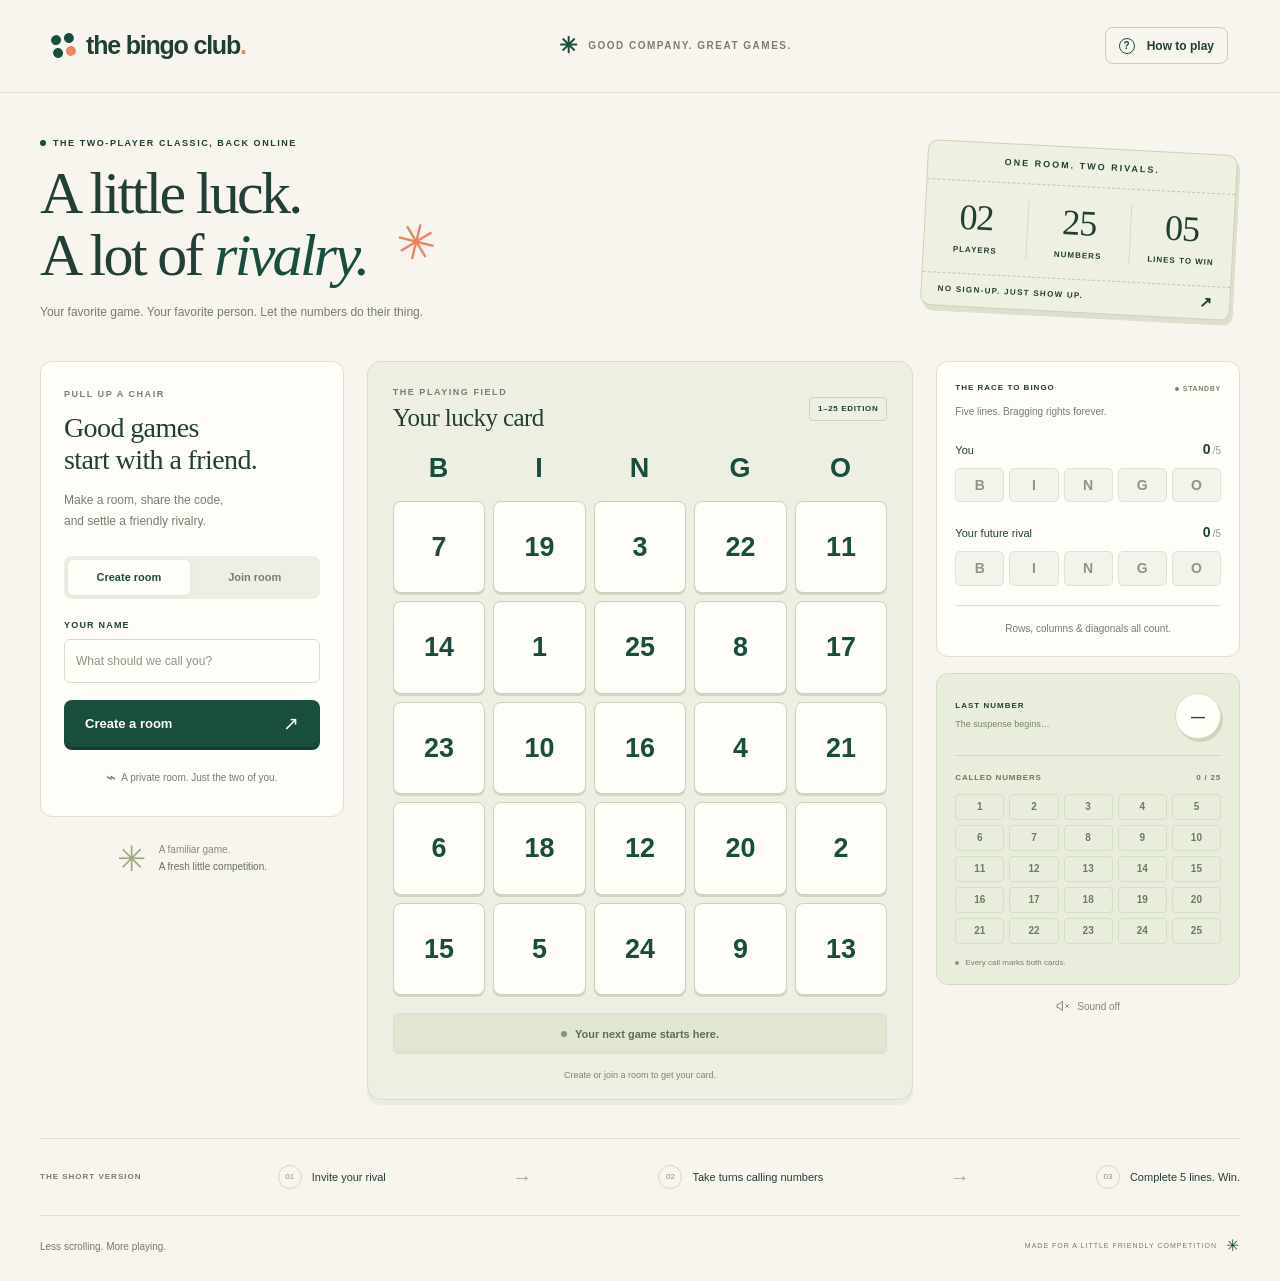
==== static/index.html @ 9b06c028 "Add files via upload" ====
<!doctype html>
<html lang="en">
<head>
  <meta charset="utf-8">
  <meta name="viewport" content="width=device-width, initial-scale=1">
  <meta name="theme-color" content="#174b3c">
  <meta name="description" content="A little luck. A lot of rivalry. Play a free, real-time game of Bingo with a friend. Two players, 25 numbers, five lines to win.">
  <title>The Bingo Club — A game for two</title>
  <link rel="icon" href="/static/favicon.svg" type="image/svg+xml">
  <link rel="stylesheet" href="/static/style.css">
  <script src="/static/app.js" defer></script>
</head>
<body>
  <header class="site-header">
    <a class="brand" href="/" aria-label="The Bingo Club home">
      <span class="brand-symbol" aria-hidden="true"><i></i><i></i><i></i><i></i></span>
      <span>the bingo club<span class="brand-dot">.</span></span>
    </a>
    <div class="header-note"><span class="small-star" aria-hidden="true">✳</span> GOOD COMPANY. GREAT GAMES.</div>
    <button class="button button-outline button-small" id="rules-button"><span class="help-icon" aria-hidden="true">?</span> How to play</button>
  </header>

  <main class="page-shell">
    <section class="hero" aria-labelledby="hero-title">
      <div>
        <div class="eyebrow"><span class="tiny-dot"></span> THE TWO-PLAYER CLASSIC, BACK ONLINE</div>
        <h1 id="hero-title">A little luck.<br> A lot of <em>rivalry.</em><span class="hero-spark" aria-hidden="true">✳</span></h1>
        <p>Your favorite game. Your favorite person. Let the numbers do their thing.</p>
      </div>
      <div class="hero-ticket" aria-label="2 players, 25 numbers, 5 lines to win">
        <div class="ticket-top">ONE ROOM. TWO RIVALS.</div>
        <div class="ticket-stats"><div><strong>02</strong><span>PLAYERS</span></div><div><strong>25</strong><span>NUMBERS</span></div><div><strong>05</strong><span>LINES TO WIN</span></div></div>
        <div class="ticket-bottom"><span>NO SIGN-UP. JUST SHOW UP.</span><span aria-hidden="true">↗</span></div>
      </div>
    </section>

    <section class="game-layout" aria-label="Bingo game">
      <aside class="left-column">
        <section class="panel lobby-panel" id="entry-panel" aria-labelledby="entry-heading">
          <div class="eyebrow muted">PULL UP A CHAIR</div>
          <h2 id="entry-heading">Good games<br> start with a friend.</h2>
          <p class="secondary-text">Make a room, share the code,<br> and settle a friendly rivalry.</p>
          <div class="entry-tabs" role="tablist" aria-label="Enter a game">
            <button id="create-tab" class="entry-tab active" role="tab" aria-selected="true" aria-controls="entry-form">Create room</button>
            <button id="join-tab" class="entry-tab" role="tab" aria-selected="false" aria-controls="entry-form" tabindex="-1">Join room</button>
          </div>
          <form id="entry-form" role="tabpanel" aria-labelledby="create-tab">
            <label for="player-name">YOUR NAME</label>
            <input id="player-name" name="name" placeholder="What should we call you?" maxlength="18" autocomplete="nickname" required>
            <div id="room-code-field" hidden>
              <label for="room-code">ROOM CODE</label>
              <input id="room-code" name="room" placeholder="e.g. ABC234" maxlength="6" minlength="6" pattern="[A-Za-z2-9]{6}" autocomplete="off" autocapitalize="characters" spellcheck="false">
            </div>
            <p class="form-error" id="form-error" role="alert" hidden></p>
            <button class="button button-primary entry-submit" id="entry-submit" type="submit"><span>Create a room</span><span aria-hidden="true">↗</span></button>
          </form>
          <div class="privacy-note"><span aria-hidden="true">⌁</span> A private room. Just the two of you.</div>
        </section>

        <section class="panel room-panel" id="room-panel" aria-labelledby="room-heading" hidden>
          <div class="section-label"><span class="eyebrow muted">YOUR PRIVATE TABLE</span><span class="round-label" id="round-label">ROUND 01</span></div>
          <h2 id="room-heading">Room for two.</h2>
          <div class="invite-block"><span class="eyebrow muted">INVITE CODE</span><strong id="invite-code">———</strong><button id="copy-code" class="text-button">Copy code <span aria-hidden="true">⧉</span></button></div>
          <button id="copy-link" class="button button-outline full-width">Copy invite link <span aria-hidden="true">↗</span></button>
          <p class="invite-hint" id="invite-hint">Send the link to your friend to get started.</p>
          <div class="roster" id="roster"></div>
          <div class="room-notice" id="room-notice" role="status" hidden></div>
          <button class="button button-primary full-width" id="ready-button">I'm ready <span aria-hidden="true">✓</span></button>
          <p class="ready-note" id="ready-note">Shuffle your card, then make it official.</p>
          <button class="text-button leave-button" id="leave-button">Leave room <span aria-hidden="true">↗</span></button>
        </section>

        <div class="little-note"><span class="note-star" aria-hidden="true">✳</span><p>A familiar game.<br><strong>A fresh little competition.</strong></p></div>
      </aside>

      <section class="board-panel" aria-labelledby="board-title">
        <div class="board-header"><div><div class="eyebrow muted" id="board-eyebrow">THE PLAYING FIELD</div><h2 id="board-title">Your lucky card</h2></div><span class="card-tag" id="card-tag">1–25 EDITION</span></div>
        <div class="bingo-letters" id="bingo-letters" aria-label="0 of 5 lines completed"><span>B</span><span>I</span><span>N</span><span>G</span><span>O</span></div>
        <div class="bingo-board" id="bingo-board" role="group" aria-label="Your Bingo card"></div>
        <div class="board-status" id="board-status" role="status" aria-live="polite"><span class="status-dot"></span><span id="board-status-text">Your next game starts here.</span></div>
        <div class="board-bottom"><span id="board-hint">Create or join a room to get your card.</span><button id="shuffle-button" class="text-button" hidden><svg class="icon" viewBox="0 0 24 24" fill="none" stroke="currentColor" stroke-width="1.8" aria-hidden="true"><path d="M3 6h3c5 0 7 12 12 12h3m-4-4 4 4-4 4M3 18h3c2 0 4-3 5-5m2-3c2-3 3-4 5-4h3m-4-4 4 4-4 4"/></svg> Shuffle card</button></div>
      </section>

      <aside class="right-column">
        <section class="panel score-panel" aria-labelledby="score-title">
          <div class="section-label"><h2 class="eyebrow" id="score-title">THE RACE TO BINGO</h2><span class="live-badge" id="live-badge"><span></span> STANDBY</span></div>
          <p class="score-intro">Five lines. Bragging rights forever.</p>
          <div class="score-player"><div class="score-name"><span id="your-score-name">You</span><strong id="your-score-count">0<span>/5</span></strong></div><div class="mini-bingo" id="your-progress" aria-label="Your progress: 0 of 5"><span>B</span><span>I</span><span>N</span><span>G</span><span>O</span></div></div>
          <div class="score-player opponent"><div class="score-name"><span id="opponent-score-name">Your future rival</span><strong id="opponent-score-count">0<span>/5</span></strong></div><div class="mini-bingo" id="opponent-progress" aria-label="Opponent progress: 0 of 5"><span>B</span><span>I</span><span>N</span><span>G</span><span>O</span></div></div>
          <p class="score-footnote">Rows, columns & diagonals all count.</p>
        </section>
        <section class="calls-panel" aria-labelledby="last-call-title">
          <div class="last-call"><div><h2 class="eyebrow" id="last-call-title">LAST NUMBER</h2><p id="last-caller">The suspense begins…</p></div><div class="number-ball" id="last-number">–</div></div>
          <div class="called-header"><span>CALLED NUMBERS</span><span id="called-count">0 / 25</span></div>
          <div class="number-tray" id="number-tray" aria-label="Called numbers"></div>
          <div class="recent-calls" id="recent-calls"><span class="tiny-dot"></span><span>Every call marks both cards.</span></div>
        </section>
        <button id="sound-button" class="sound-button" aria-pressed="false"><svg class="icon" viewBox="0 0 24 24" fill="none" stroke="currentColor" stroke-width="1.7" aria-hidden="true"><path d="M11 4 5 9H2v6h3l6 5V4Z"/><path id="sound-wave" d="m16 9 6 6m0-6-6 6"/></svg><span>Sound off</span></button>
      </aside>
    </section>

    <section class="how-strip" aria-label="The rules at a glance"><span class="eyebrow">THE SHORT VERSION</span><div><span class="step-number">01</span><span>Invite your rival</span></div><span class="step-arrow" aria-hidden="true">→</span><div><span class="step-number">02</span><span>Take turns calling numbers</span></div><span class="step-arrow" aria-hidden="true">→</span><div><span class="step-number">03</span><span>Complete 5 lines. Win.</span></div></section>
  </main>
  <footer class="site-footer"><span>Less scrolling. More playing.</span><span>MADE FOR A LITTLE FRIENDLY COMPETITION <span aria-hidden="true">✳</span></span></footer>

  <dialog id="rules-dialog" class="modal"><div class="modal-content"><button class="close-button" id="close-rules" aria-label="Close rules">×</button><span class="eyebrow muted">THE HOUSE RULES</span><h2>Five lines.<br>One glorious Bingo.</h2><ol class="rules-list"><li><strong>Bring a friend.</strong><p>Create a private room and share its link or six-character code. Each player gets a different shuffled 5 × 5 card with numbers 1–25.</p></li><li><strong>Make it official.</strong><p>Shuffle your card as much as you like, then press “I'm ready.” The game starts when both players are ready.</p></li><li><strong>Take your turn.</strong><p>Click any uncalled number on your card. It gets marked on both cards automatically. The room creator calls first; you alternate turns.</p></li><li><strong>Collect five lines.</strong><p>A full row, column, or diagonal earns a letter in B–I–N–G–O. Reach five lines to win. If both players reach five on the same call, it's a draw!</p></li></ol><div class="rules-tip">Lost connection? Reopen the same tab within five minutes to keep your seat. For a rematch, both players choose “Play again”; the starting player alternates.</div><button id="got-it" class="button button-primary full-width">Got it. Let's play <span aria-hidden="true">↗</span></button></div></dialog>
  <dialog id="result-dialog" class="modal result-modal"><div class="modal-content"><div class="result-flower" aria-hidden="true">✳</div><span class="eyebrow muted" id="result-eyebrow">A BEAUTIFUL LITTLE VICTORY</span><h2 id="result-title">Bingo, you did it!</h2><p id="result-description"></p><div class="result-stats" id="result-stats"></div><button class="button button-primary full-width" id="rematch-button">Play again <span aria-hidden="true">↗</span></button><button class="text-button" id="view-board-button">Take a look at the card</button></div></dialog>
  <dialog id="leave-dialog" class="modal"><div class="modal-content"><span class="eyebrow muted">CALLING IT A DAY?</span><h2>Leave this table?</h2><p class="secondary-text">Your current game will end and your seat will be released. Your friend can invite someone for a fresh game.</p><div class="leave-actions"><button class="button button-outline" id="stay-button">Keep playing</button><button class="button button-primary" id="confirm-leave">Leave room</button></div></div></dialog>
  <div class="toast" id="toast" role="status" aria-live="polite" hidden></div>
  <div id="confetti" class="confetti" aria-hidden="true"></div>
  <noscript><div class="noscript-message">Please enable JavaScript to play Bingo with a friend.</div></noscript>
</body>
</html>
---- static/style.css ----
:root{--paper:#f7f5ed;--surface:#fffdf7;--ink:#213f35;--green:#194d3e;--deep:#143e32;--muted:#777d70;--line:#dedfd3;--lime:#dce8b1;--orange:#e98763;--soft-orange:#f9e5d7;--shadow:0 5px 0 #203e3510;--sans:'Club Sans','Trebuchet MS',sans-serif;--serif:'Club Serif',Georgia,serif}
*{box-sizing:border-box}
body{margin:0;background:var(--paper);color:var(--ink);font-family:var(--sans);font-size:14px;line-height:1.5;-webkit-font-smoothing:antialiased}
button,input{font:inherit}
button,a,input{-webkit-tap-highlight-color:transparent}
button{cursor:pointer}
button:disabled{cursor:default}
button:focus-visible,a:focus-visible,input:focus-visible{outline:3px solid var(--orange);outline-offset:4px}
[hidden]{display:none!important}
h1,h2,p{margin:0}
a{color:inherit;text-decoration:none}
button{color:inherit}
.site-header{max-width:1504px;margin:auto;padding:27px 52px;display:flex;align-items:center;justify-content:space-between;border-bottom:1px solid var(--line);gap:20px}
.brand{display:inline-flex;align-items:center;gap:11px;font-size:25px;font-weight:800;letter-spacing:-1.2px;white-space:nowrap}
.brand-symbol{display:grid;grid-template-columns:repeat(2,10px);gap:3px;transform:rotate(-9deg)}
.brand-symbol i{width:10px;height:10px;background:var(--green);border-radius:50%}
.brand-symbol i:last-child{background:var(--orange)}
.brand-dot{color:var(--orange)}
.header-note{font-size:10px;font-weight:700;letter-spacing:1.5px;display:flex;align-items:center;gap:10px;color:#7a7f70}
.small-star{font-size:22px;color:var(--green);line-height:1}
.button{display:inline-flex;justify-content:center;align-items:center;gap:12px;min-height:47px;border-radius:8px;padding:12px 20px;font-weight:700;font-size:13px;border:1px solid transparent;transition:background .18s,transform .18s,box-shadow .18s}
.button:hover:not(:disabled){transform:translateY(-1px)}
.button:active:not(:disabled){transform:translateY(1px)}
.button-primary{background:var(--green);color:var(--surface);box-shadow:0 3px 0 var(--deep)}
.button-primary:hover:not(:disabled){background:#23634f}
.button-primary:disabled{opacity:.58;box-shadow:none}
.button-outline{background:transparent;border-color:#c9cdbd}
.button-outline:hover:not(:disabled){background:#e9eddf}
.button-small{min-height:37px;padding:8px 13px;font-size:12px}
.help-icon{border:1.5px solid var(--green);border-radius:50%;height:16px;width:16px;display:inline-flex;align-items:center;justify-content:center;font-size:10px}
.page-shell{max-width:1280px;margin:auto;padding:0 40px}
.hero{display:flex;align-items:center;justify-content:space-between;padding:43px 0 40px;gap:30px}
.eyebrow{font-size:9px;letter-spacing:1.55px;font-weight:800;display:flex;align-items:center;gap:7px;line-height:1.6}
.tiny-dot{display:inline-block;width:6px;height:6px;background:var(--green);border-radius:50%;flex:none}
.muted{color:var(--muted)}
h1{font-family:var(--serif);font-size:60px;letter-spacing:-2.7px;line-height:1.03;font-weight:400;margin-top:13px;position:relative;width:fit-content}
h1 em{font-weight:400;color:var(--green)}
.hero-spark{position:absolute;font-size:49px;right:-66px;top:54px;font-family:var(--sans);font-weight:400;color:var(--orange);transform:rotate(14deg)}
.hero p{color:var(--muted);font-size:12px;margin-top:17px}
.hero-ticket{flex:0 0 310px;border:1px solid #cdd2bb;border-radius:10px;background:#eef0e2;transform:rotate(3deg);position:relative;margin:3px 6px 0 0;box-shadow:3px 5px 0 #dde0cc}
.ticket-top{text-align:center;font-size:9px;font-weight:800;letter-spacing:2px;padding:12px;border-bottom:1px dashed #bfc7b0}
.ticket-stats{display:flex;padding:15px 0 17px}
.ticket-stats>div{flex:1;text-align:center;border-right:1px solid #d6dbc6}
.ticket-stats>div:last-child{border:0}
.ticket-stats strong{font-family:var(--serif);font-size:36px;line-height:1.2;font-weight:400;letter-spacing:-1px}
.ticket-stats span{display:block;font-size:8px;letter-spacing:1px;font-weight:700;margin-top:5px}
.ticket-bottom{border-top:1px dashed #bfc7b0;display:flex;justify-content:space-between;padding:10px 16px;font-size:8px;letter-spacing:1.3px;font-weight:700}
.ticket-bottom>span:last-child{font-size:15px;line-height:12px}
.game-layout{display:grid;grid-template-columns:minmax(235px,1fr) minmax(350px,1.8fr) minmax(228px,1fr);gap:23px;align-items:start}
.panel{border:1px solid var(--line);background:var(--surface);border-radius:12px}
.lobby-panel,.room-panel{padding:25px 23px}
h2{font-family:var(--serif);font-size:28px;line-height:1.16;font-weight:400;letter-spacing:-.6px}
.lobby-panel h2{margin:10px 0 13px}
.secondary-text{font-size:12px;line-height:1.8;color:var(--muted)}
.entry-tabs{display:flex;gap:4px;padding:4px;background:#eeeee4;border-radius:7px;margin:23px 0 20px}
.entry-tab{flex:1;padding:9px 4px;font-size:11px;font-weight:700;border:0;background:transparent;border-radius:5px;color:var(--muted)}
.entry-tab.active{background:var(--surface);color:var(--green);box-shadow:0 1px 5px #213f3512}
label{display:block;font-size:9px;letter-spacing:1.2px;font-weight:800;margin-bottom:7px}
input{width:100%;border:1px solid #d8dbcc;background:#fffef9;padding:12px 11px;border-radius:6px;min-height:44px;font-size:12px;color:var(--ink)}
input::placeholder{color:#909487}
input:focus{border-color:var(--green)}
#room-code-field{margin-top:16px}
#room-code{text-transform:uppercase;letter-spacing:2px}
.entry-submit{width:100%;justify-content:space-between;margin-top:17px}
.entry-submit>span:last-child{font-size:19px;font-weight:400;line-height:1}
.privacy-note{font-size:9px;color:var(--muted);text-align:center;margin-top:18px;display:flex;gap:5px;justify-content:center;align-items:center}
.privacy-note>span{font-size:17px}
.form-error{font-size:11px;color:#b03f25;background:#faeae2;padding:9px 11px;border-radius:5px;margin-top:12px}
.little-note{display:flex;justify-content:center;gap:13px;align-items:center;margin-top:24px}
.note-star{font-size:35px;color:#9ea987;line-height:1;font-weight:400}
.little-note p{font-size:10px;color:#868a7c;line-height:1.7}
.little-note strong{font-weight:400;color:#687260}
.board-panel{background:#eeefe3;border:1px solid #d9ddcb;border-radius:14px;padding:23px 25px 15px;box-shadow:var(--shadow)}
.board-header{display:flex;justify-content:space-between;align-items:center;gap:10px}
.board-header h2{font-size:25px;margin-top:3px}
.card-tag{font-size:8px;border:1px solid #ccd3bf;padding:5px 8px;border-radius:4px;font-weight:700;letter-spacing:.65px;white-space:nowrap}
.bingo-letters{display:grid;grid-template-columns:repeat(5,1fr);gap:8px;margin:20px 0 10px;text-align:center}
.bingo-letters span{font-size:27px;line-height:1.25;font-weight:800;letter-spacing:1px;color:var(--green);transition:color .3s,background .3s;border-radius:5px;border-bottom:3px solid transparent;padding-bottom:2px}
.bingo-letters span.earned{color:#a04725;border-color:var(--orange)}
.bingo-board{display:grid;grid-template-columns:repeat(5,minmax(0,1fr));gap:8px}
.board-cell{aspect-ratio:1;border:1px solid #cbd1bd;border-radius:8px;background:var(--surface);font-weight:600;font-size:clamp(20px,2.1vw,30px);color:var(--green);padding:0;position:relative;box-shadow:0 2px 0 #d1d7c0;transition:transform .14s,background .2s,border-color .2s;color-scheme:light}
.board-cell:not(:disabled):hover{background:#e0e9c8;border-color:#718d61;transform:translateY(-2px);box-shadow:0 4px 0 #cbd5b9}
.board-cell:disabled{opacity:1}
.board-cell.marked{background:var(--green);border-color:var(--green);color:#f9f8ed;box-shadow:0 2px 0 var(--deep)}
.board-cell.complete{background:#c9dba4;color:var(--deep);border-color:#a9bd87;box-shadow:0 2px 0 #b2c58e}
.board-cell.last{outline:2px solid var(--orange);outline-offset:1px}
.board-cell.marked::after{content:'';position:absolute;right:7px;top:7px;width:4px;height:4px;border-radius:50%;background:currentColor;opacity:.55}
.board-cell.pop{animation:number-pop .3s ease}
@keyframes number-pop{50%{transform:scale(.89)}}
.board-status{display:flex;align-items:center;justify-content:center;gap:8px;background:#e1e6d2;border:1px solid #d7dec6;border-radius:6px;margin-top:18px;padding:11px 8px;min-height:41px;color:#5d6e4e;font-size:11px;font-weight:600;text-align:center}
.status-dot{width:6px;height:6px;border-radius:50%;background:#869674;flex:none}
.board-status.your-turn{background:var(--green);color:#fffdef;border-color:var(--green)}
.board-status.your-turn .status-dot{background:#d3e69a;box-shadow:0 0 0 3px #d3e69a26}
.board-status.paused{background:var(--soft-orange);border-color:#e9c3a9;color:#8e4d2d}
.board-bottom{font-size:9px;color:#7d8371;padding-top:13px;display:flex;align-items:center;justify-content:center;gap:10px;min-height:30px}
.board-bottom:has(button:not([hidden])){justify-content:space-between}
.text-button{background:none;border:0;padding:0;display:inline-flex;align-items:center;justify-content:center;gap:7px;font-size:11px;font-weight:700;color:var(--green)}
.text-button:hover:not(:disabled){text-decoration:underline;text-underline-offset:3px}
.text-button:disabled{opacity:.45;cursor:default}
.icon{width:17px;height:17px;vertical-align:middle;flex-shrink:0}
.score-panel{padding:20px 18px}
.section-label{display:flex;align-items:center;justify-content:space-between;gap:6px}
h2.eyebrow{font-family:var(--sans);font-size:8px;letter-spacing:1px;white-space:nowrap}
.live-badge{font-size:7px;letter-spacing:.7px;font-weight:700;color:#7d846d;display:inline-flex;gap:4px;align-items:center}
.live-badge>span{width:4px;height:4px;border-radius:50%;background:currentColor}
.live-badge.is-live{color:#387a41}
.score-intro{color:var(--muted);font-size:10px;margin-top:9px}
.score-player{margin-top:20px}
.score-name{display:flex;justify-content:space-between;align-items:center;font-size:11px;gap:10px;margin-bottom:8px}
.score-name>span{overflow:hidden;text-overflow:ellipsis;white-space:nowrap}
.score-name>strong{font-size:14px;font-weight:700;white-space:nowrap}
.score-name>strong>span{font-size:10px;font-weight:400;color:#999e90;margin-left:2px}
.mini-bingo{display:grid;grid-template-columns:repeat(5,1fr);gap:5px}
.mini-bingo>span{border:1px solid #dee2d3;background:#f2f3ea;text-align:center;padding:7px 0;border-radius:5px;color:#8d967e;font-size:14px;font-weight:700;line-height:1.3}
.mini-bingo>span.earned{background:var(--green);color:#fffcef;border-color:var(--green)}
.opponent .mini-bingo>span.earned{background:var(--orange);color:#5b2d1d;border-color:var(--orange)}
.score-footnote{font-size:9px;color:var(--muted);text-align:center;border-top:1px solid var(--line);padding-top:15px;margin-top:19px}
.calls-panel{border:1px solid #d5dac5;border-radius:12px;margin-top:16px;padding:19px 18px 15px;background:#e9eddc}
.last-call{display:flex;align-items:center;justify-content:space-between;gap:8px;padding-bottom:16px;border-bottom:1px solid #d5dcc5}
.last-call p{font-size:9px;color:#7b846b;margin-top:5px;overflow-wrap:anywhere}
.number-ball{display:flex;align-items:center;justify-content:center;width:46px;height:46px;border-radius:50%;background:var(--surface);color:var(--green);font-family:var(--serif);font-size:27px;box-shadow:2px 3px 0 #cdd6b7;border:1px solid #d7ddca;flex:none}
.number-ball.has-number{background:var(--orange);border-color:#d97e58;color:#532d1d;box-shadow:2px 3px 0 #d0a07d}
.called-header{display:flex;justify-content:space-between;font-size:8px;letter-spacing:.8px;font-weight:700;color:#6e795c;margin:16px 0 10px}
.number-tray{display:grid;grid-template-columns:repeat(5,1fr);gap:5px}
.tray-number{text-align:center;line-height:24px;font-size:10px;color:#939d82;border-radius:4px;border:1px solid #d6dec6;font-weight:600}
.tray-number.called{color:#f9f9ee;background:#567252;border-color:#567252}
.tray-number.latest{background:var(--orange);color:#512e1b;border-color:#d8855c}
.recent-calls{display:flex;align-items:center;gap:6px;font-size:8px;color:#778168;padding-top:13px}
.recent-calls .tiny-dot{width:4px;height:4px;background:#8c9c73}
.sound-button{display:flex;align-items:center;gap:7px;justify-content:center;width:100%;border:0;background:none;padding:14px 0 0;font-size:10px;color:#7e8772}
.sound-button .icon{width:14px;height:14px}
.how-strip{display:flex;align-items:center;justify-content:space-between;border-top:1px solid var(--line);border-bottom:1px solid var(--line);padding:23px 0;margin:38px 0 0;gap:14px}
.how-strip>.eyebrow{font-size:8px;color:var(--muted);letter-spacing:1px;margin-right:10px}
.how-strip>div{display:flex;align-items:center;gap:10px;font-size:11px;white-space:nowrap}
.step-number{border:1px solid #d4d8c7;border-radius:50%;width:24px;height:24px;display:inline-flex;justify-content:center;align-items:center;font-size:8px;color:#8b927b}
.step-arrow{color:#a7af99;font-size:20px;font-weight:400}
.site-footer{max-width:1280px;margin:auto;padding:22px 40px 27px;display:flex;align-items:center;justify-content:space-between;color:#747d69;font-size:10px;gap:15px}
.site-footer>span:last-child{font-size:7px;letter-spacing:1px;display:flex;align-items:center;gap:9px}
.site-footer>span:last-child>span{font-size:16px;color:var(--green);line-height:1}
.full-width{width:100%}
.round-label{font-size:7px;letter-spacing:.5px;white-space:nowrap;color:var(--muted)}
.room-panel>.section-label>.eyebrow{font-size:8px;letter-spacing:1px}
.room-panel h2{margin-top:10px}
.invite-block{border:1px dashed #c3ccae;background:#f1f3e6;border-radius:7px;margin:19px 0 11px;padding:12px;text-align:center}
.invite-block .eyebrow{justify-content:center;font-size:8px;letter-spacing:1px}
.invite-block strong{display:block;font-size:29px;letter-spacing:5px;margin:2px 0 4px;font-weight:700;user-select:all}
.invite-block .text-button{font-size:9px;color:#6a795c}
.room-panel>.button-outline{min-height:38px;padding:9px;font-size:11px}
.invite-hint{text-align:center;color:var(--muted);font-size:9px;margin:10px 0 18px}
.roster{display:grid;gap:13px;border-top:1px solid var(--line);padding-top:18px;margin-bottom:22px}
.player-row{display:flex;align-items:center;gap:9px;min-width:0}
.avatar{display:flex;align-items:center;justify-content:center;border-radius:50%;width:32px;height:32px;background:#dfe8c9;color:#526a3e;font-size:12px;font-weight:700;flex:none}
.avatar.rival{background:#f4dcc9;color:#a06842}
.avatar.empty{border:1px dashed #c4ccb5;background:transparent;color:#a0a88f;font-weight:400;font-size:19px}
.player-details{min-width:0;flex:1}
.player-details strong{display:block;font-size:11px;font-weight:700;overflow:hidden;text-overflow:ellipsis;white-space:nowrap}
.player-details small{display:block;font-size:9px;color:var(--muted);margin-top:1px}
.player-indicator{border-radius:50%;width:6px;height:6px;background:#b4bba7;flex:none}
.player-indicator.online{background:#698d55}
.player-indicator.ready{width:17px;height:17px;color:#4a7137;background:#dfebcb;display:flex;align-items:center;justify-content:center;font-size:11px}
.ready-note{font-size:9px;color:var(--muted);text-align:center;margin:12px 0 19px}
.leave-button{width:100%;font-size:10px;color:#8a8f80;font-weight:400}
.room-notice{background:var(--soft-orange);color:#955b3d;font-size:10px;padding:9px;border-radius:6px;margin-bottom:15px;overflow-wrap:anywhere}
.modal{border:1px solid var(--line);border-radius:18px;padding:0;background:var(--surface);color:var(--ink);width:min(480px,calc(100% - 32px));max-height:calc(100dvh - 48px);box-shadow:0 20px 90px #0c211d3d}
.modal::backdrop{background:#152e2566;backdrop-filter:blur(5px)}
.modal-content{padding:34px;position:relative}
.modal h2{font-size:36px;margin:10px 0 19px}
.close-button{position:absolute;right:18px;top:16px;font-size:28px;line-height:1;border:0;background:transparent;color:#7a8570;padding:3px 7px}
.rules-list{padding-left:23px;margin:20px 0;font-size:12px;list-style-type:decimal-leading-zero}
.rules-list li{padding-left:8px;margin:17px 0}
.rules-list li::marker{color:#8a9a71;font-size:11px}
.rules-list strong{font-weight:700}
.rules-list p{font-size:11px;line-height:1.7;color:var(--muted);margin-top:4px}
.rules-tip{font-size:10px;line-height:1.7;background:#eef1e4;border-radius:7px;padding:13px;margin:20px 0}
.result-modal{text-align:center;overflow:visible}
.result-modal .eyebrow{justify-content:center}
.result-flower{font-size:71px;color:var(--orange);line-height:1.2;margin-bottom:18px}
.result-modal h2{font-size:36px;margin:13px 0}
.result-modal p{color:var(--muted);font-size:12px;line-height:1.8}
.result-stats{display:flex;align-items:center;justify-content:center;gap:30px;margin:24px 0;padding:18px;border-top:1px solid var(--line);border-bottom:1px solid var(--line)}
.result-stat strong{display:block;font-family:var(--serif);font-size:30px;font-weight:400}
.result-stat span{font-size:9px;letter-spacing:.8px;text-transform:uppercase}
#view-board-button{margin-top:22px;color:var(--muted);font-size:10px}
.leave-actions{display:flex;gap:10px;margin-top:24px}
.leave-actions .button{flex:1;font-size:12px}
.toast{position:fixed;bottom:25px;left:50%;transform:translateX(-50%);padding:12px 21px;max-width:calc(100% - 32px);width:max-content;border:1px solid #456451;background:var(--deep);color:var(--surface);box-shadow:0 5px 20px #102e3422;border-radius:9px;font-size:12px;z-index:30;text-align:center}
.clipboard-helper{position:fixed;left:-9999px;top:0}
.confetti{position:fixed;inset:0;pointer-events:none;overflow:hidden;z-index:50}
.confetti-piece{position:absolute;width:8px;height:13px;top:-20px;background:var(--orange);animation:confetti-fall 3s ease-in forwards}
.confetti-piece:nth-child(3n){background:var(--green)}
.confetti-piece:nth-child(3n + 1){background:#c3d694}
@keyframes confetti-fall{to{transform:translateY(105vh) rotate(650deg);opacity:0}}
.noscript-message{position:fixed;inset:auto 15px 15px;background:var(--green);color:white;padding:20px;text-align:center;border-radius:8px}
.in-room .hero{padding:26px 0 28px}
.in-room .hero h1{font-size:39px;letter-spacing:-1.5px;margin-top:8px}
.in-room .hero h1 br{display:none}
.in-room .hero p{margin-top:10px;font-size:11px}
.in-room .hero-spark{font-size:29px;right:-42px;top:7px}
.in-room .hero-ticket{flex-basis:230px;transform:rotate(2deg)}
.in-room .ticket-top,.in-room .ticket-bottom{display:none}
.in-room .ticket-stats{padding:13px 0}
.in-room .ticket-stats strong{font-size:29px}
.in-room .ticket-stats span{font-size:7px}
.in-room .board-cell{aspect-ratio:1.2}
.tray-number{color:#6e7b60}
.score-footnote,.privacy-note,.ready-note{font-size:10px}
@media(min-width:901px) and (max-height:800px){.in-room .hero{padding:20px 0}.in-room .hero h1{font-size:33px}.in-room .hero p{display:none}.in-room .board-cell{aspect-ratio:1.5}.in-room .bingo-letters{margin-top:13px}.in-room .board-panel{padding-top:19px}.in-room .board-status{margin-top:13px}.in-room .how-strip{margin-top:24px}}
@media(min-width:1500px){.hero{padding-top:50px;padding-bottom:48px}h1{font-size:67px}.game-layout{gap:28px}.board-panel{padding:27px 30px 18px}.board-cell{font-size:32px}.lobby-panel,.room-panel{padding:28px}.hero-ticket{flex-basis:340px}}
@media(max-width:1150px){.page-shell{padding:0 30px}.site-header{padding:23px 30px}.site-footer{padding-left:30px;padding-right:30px}.game-layout{grid-template-columns:minmax(205px,1fr) minmax(310px,1.65fr) minmax(200px,1fr);gap:16px}.lobby-panel,.room-panel{padding:21px 17px}.board-panel{padding:20px 18px 14px}.score-panel,.calls-panel{padding:18px 14px}.hero-ticket{flex-basis:280px}.hero h1{font-size:54px}.header-note{font-size:8px;letter-spacing:1px}.board-header h2{font-size:23px}.card-tag{font-size:7px;padding:4px 5px}.bingo-board,.bingo-letters{gap:6px}.how-strip{gap:8px}.how-strip>div{font-size:10px;gap:7px}.how-strip>.eyebrow{font-size:7px;margin:0}.board-bottom{flex-wrap:wrap;font-size:8px}.score-panel .section-label{flex-wrap:wrap}}
@media(max-width:900px){.header-note{display:none}.game-layout{grid-template-columns:minmax(230px,.85fr) minmax(340px,1.3fr);gap:20px}.right-column{grid-column:1 / -1;display:grid;grid-template-columns:1fr 1fr;gap:20px;position:relative}.calls-panel{margin:0}.score-panel{padding:23px}.calls-panel{padding:22px}.number-tray{grid-template-columns:repeat(10,1fr);gap:4px}.tray-number{line-height:21px}.recent-calls{padding-top:10px}.sound-button{grid-column:1 / -1;padding-top:0;margin-top:-5px}.hero-ticket{flex-basis:235px}.ticket-stats strong{font-size:30px}.ticket-stats span{font-size:7px}.ticket-bottom{font-size:6px;padding:10px}.ticket-top{font-size:8px}.hero h1{font-size:48px}.hero-spark{right:-46px;top:45px;font-size:35px}.hero p{max-width:300px;line-height:1.8}.hero .eyebrow{font-size:8px;letter-spacing:1px}.score-player{margin-top:15px}.score-footnote{margin-top:15px;padding-top:12px}.score-intro{margin-top:7px}.how-strip>.eyebrow{display:none}.how-strip{margin-top:28px}.board-cell{font-size:27px}.board-panel{padding:22px}.board-header h2{font-size:25px}.board-bottom{font-size:9px}.mini-bingo span{padding:6px}.right-column .section-label{flex-wrap:nowrap}.little-note{margin-top:23px}.lobby-panel h2{font-size:30px}}
@media(max-width:640px){.page-shell{padding:0 20px}.site-header{padding:19px 20px}.brand{font-size:22px;gap:9px}.brand-symbol{grid-template-columns:repeat(2,8px);gap:3px}.brand-symbol i{width:8px;height:8px}.button-small{font-size:10px;padding:7px 10px;min-height:33px;gap:6px}.hero{padding:30px 0 28px;gap:0;align-items:flex-start}.hero h1{font-size:48px;letter-spacing:-2px}.hero p{font-size:11px;max-width:280px;margin-top:13px}.hero .eyebrow{font-size:7px;letter-spacing:1.1px}.hero-ticket{display:none}.hero-spark{font-size:42px;right:-54px;top:44px}.game-layout{grid-template-columns:1fr;gap:20px}.left-column{display:contents}.lobby-panel,.room-panel{padding:23px}.lobby-panel h2{font-size:27px;margin:9px 0}.lobby-panel h2 br,.lobby-panel .secondary-text br{display:none}.lobby-panel>.secondary-text{font-size:11px}.entry-tabs{margin:19px 0 17px}.entry-tab{font-size:12px;padding:10px 4px}.privacy-note{margin-top:15px}.little-note{display:none}.board-panel{padding:23px 22px 16px}.board-cell{font-size:29px;border-radius:7px}.bingo-board,.bingo-letters{gap:7px}.bingo-letters{margin-top:18px}.bingo-letters span{font-size:29px}.board-header h2{font-size:27px}.card-tag{font-size:8px;padding:5px 8px}.board-status{font-size:11px}.board-bottom{font-size:10px}.right-column{grid-column:auto;grid-template-columns:1fr;gap:16px}.score-panel{padding:22px}.score-player{margin-top:17px}.mini-bingo span{padding:9px;font-size:16px}.score-name{font-size:12px}.score-footnote{font-size:10px}.calls-panel{padding:22px}.number-tray{grid-template-columns:repeat(10,1fr);gap:4px}.tray-number{line-height:26px}.score-intro{font-size:11px}.last-call p{font-size:11px}.recent-calls{font-size:10px}.called-header{font-size:9px}.sound-button{grid-column:auto;padding-top:0}.how-strip{align-items:flex-start;gap:15px;flex-direction:column;padding:24px 0;margin-top:26px}.how-strip>.eyebrow{display:flex;font-size:8px;margin-bottom:4px}.how-strip>div{font-size:12px;gap:13px}.step-number{height:25px;width:25px;font-size:9px}.step-arrow{display:none}.site-footer{padding:20px;align-items:flex-start;gap:12px;flex-direction:column;font-size:10px}.site-footer>span:last-child{font-size:7px}.room-panel h2{font-size:28px}.room-panel .roster{grid-template-columns:1fr 1fr;gap:15px}.invite-block strong{font-size:33px}.invite-block{margin-top:17px}.room-panel .invite-hint{font-size:10px}.player-details strong{font-size:12px}.player-details small{font-size:10px}.round-label{font-size:8px}.ready-note{font-size:10px}.leave-button{font-size:11px}.room-panel>.button-outline{min-height:42px;font-size:12px}.room-panel .eyebrow{font-size:9px}.modal-content{padding:28px 24px}.modal h2{font-size:33px}.rules-list p{font-size:12px}.rules-list li{margin:16px 0}.result-modal{overflow:auto}.result-flower{font-size:62px}.result-modal h2{font-size:34px}.leave-actions{flex-direction:column}}
@media(max-width:360px){.hero h1{font-size:42px}.hero-spark{right:-40px;font-size:32px}.page-shell{padding:0 15px}.site-header{padding:18px 15px}.brand{font-size:20px}.board-panel{padding:20px 16px 14px}.board-cell{font-size:25px}.card-tag{font-size:7px}.board-header h2{font-size:24px}.board-bottom{font-size:8px}.room-panel .roster{grid-template-columns:1fr}}
@media(prefers-reduced-motion:reduce){*,*::before,*::after{animation:none!important;transition:none!important;scroll-behavior:auto!important}.confetti{display:none}}
@media(max-width:900px){.in-room .hero h1{font-size:34px}.in-room .hero-ticket{display:none}.in-room .board-cell{aspect-ratio:1}}
@media(max-width:640px){.in-room .hero{padding:24px 0}.in-room .hero h1{font-size:33px;max-width:275px;line-height:1.1}.in-room .hero-spark{display:none}.in-room .hero p{display:none}.is-playing .hero{display:none}.is-playing .game-layout{padding-top:24px}.is-playing .board-panel{order:0}.is-playing .right-column{order:1}.is-playing .room-panel{order:2}.is-playing .how-strip{display:none}.is-playing .board-status{font-size:12px}.is-playing .board-panel{scroll-margin-top:20px}}
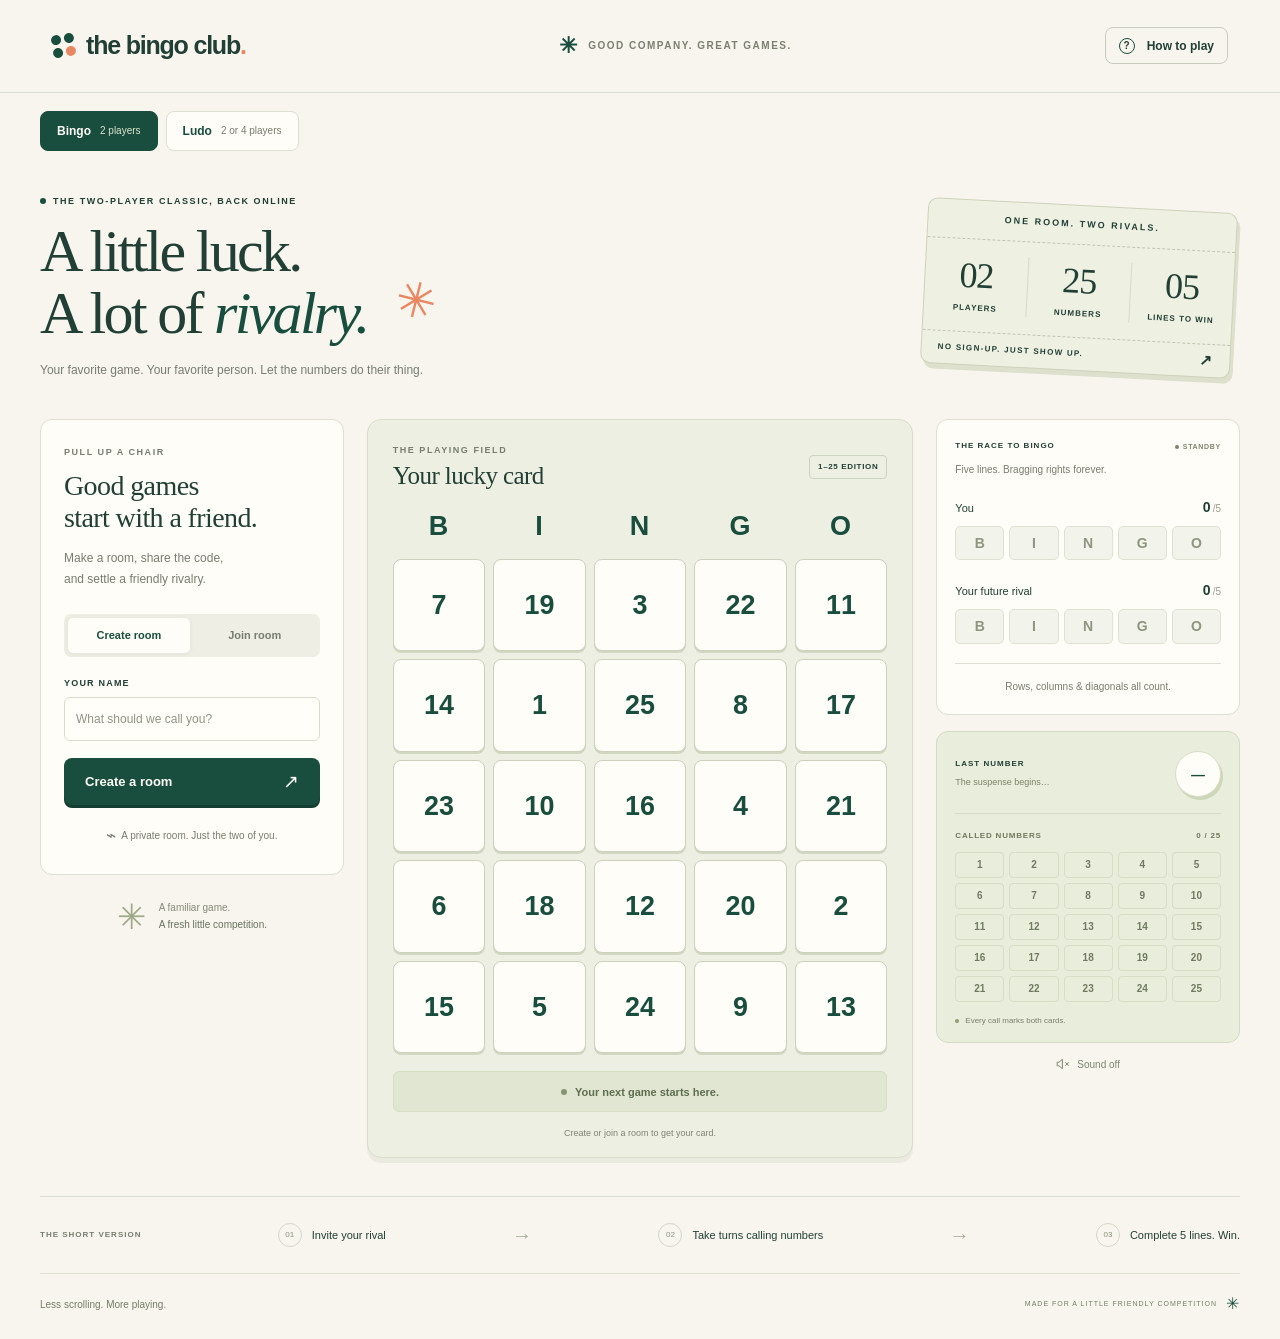
==== commit 78a2c74a: "Add files via upload" ====
--- a/static/index.html
+++ b/static/index.html
@@ -21,6 +21,7 @@
   </header>
 
   <main class="page-shell">
+    <nav class="game-switch" aria-label="Choose a game"><a href="/" aria-current="page">Bingo <span>2 players</span></a><a href="/ludo">Ludo <span>2 or 4 players</span></a></nav>
     <section class="hero" aria-labelledby="hero-title">
       <div>
         <div class="eyebrow"><span class="tiny-dot"></span> THE TWO-PLAYER CLASSIC, BACK ONLINE</div>
@@ -66,7 +67,7 @@
           <div class="roster" id="roster"></div>
           <div class="room-notice" id="room-notice" role="status" hidden></div>
           <button class="button button-primary full-width" id="ready-button">I'm ready <span aria-hidden="true">✓</span></button>
-          <p class="ready-note" id="ready-note">Shuffle your card, then make it official.</p>
+          <p class="ready-note" id="ready-note">Shuffle or choose your numbers, then press Ready.</p>
           <button class="text-button leave-button" id="leave-button">Leave room <span aria-hidden="true">↗</span></button>
         </section>
 
@@ -78,7 +79,7 @@
         <div class="bingo-letters" id="bingo-letters" aria-label="0 of 5 lines completed"><span>B</span><span>I</span><span>N</span><span>G</span><span>O</span></div>
         <div class="bingo-board" id="bingo-board" role="group" aria-label="Your Bingo card"></div>
         <div class="board-status" id="board-status" role="status" aria-live="polite"><span class="status-dot"></span><span id="board-status-text">Your next game starts here.</span></div>
-        <div class="board-bottom"><span id="board-hint">Create or join a room to get your card.</span><button id="shuffle-button" class="text-button" hidden><svg class="icon" viewBox="0 0 24 24" fill="none" stroke="currentColor" stroke-width="1.8" aria-hidden="true"><path d="M3 6h3c5 0 7 12 12 12h3m-4-4 4 4-4 4M3 18h3c2 0 4-3 5-5m2-3c2-3 3-4 5-4h3m-4-4 4 4-4 4"/></svg> Shuffle card</button></div>
+        <div class="board-bottom"><span id="board-hint">Create or join a room to get your card.</span><div class="board-actions"><button id="manual-button" class="text-button" hidden>Choose numbers</button><button id="shuffle-button" class="text-button" hidden><svg class="icon" viewBox="0 0 24 24" fill="none" stroke="currentColor" stroke-width="1.8" aria-hidden="true"><path d="M3 6h3c5 0 7 12 12 12h3m-4-4 4 4-4 4M3 18h3c2 0 4-3 5-5m2-3c2-3 3-4 5-4h3m-4-4 4 4-4 4"/></svg> Shuffle card</button></div></div>
       </section>
 
       <aside class="right-column">
@@ -88,6 +89,13 @@
           <div class="score-player"><div class="score-name"><span id="your-score-name">You</span><strong id="your-score-count">0<span>/5</span></strong></div><div class="mini-bingo" id="your-progress" aria-label="Your progress: 0 of 5"><span>B</span><span>I</span><span>N</span><span>G</span><span>O</span></div></div>
           <div class="score-player opponent"><div class="score-name"><span id="opponent-score-name">Your future rival</span><strong id="opponent-score-count">0<span>/5</span></strong></div><div class="mini-bingo" id="opponent-progress" aria-label="Opponent progress: 0 of 5"><span>B</span><span>I</span><span>N</span><span>G</span><span>O</span></div></div>
           <p class="score-footnote">Rows, columns & diagonals all count.</p>
+          <section class="room-record" id="room-record" aria-labelledby="room-record-title" hidden>
+            <h3 class="eyebrow muted" id="room-record-title">ROOM RECORD</h3>
+            <p class="record-summary" id="record-summary">0 completed rounds</p>
+            <table class="record-table"><thead><tr><th scope="col">Player</th><th scope="col">Wins</th><th scope="col">Draws</th></tr></thead><tbody id="record-players"></tbody></table>
+            <details class="round-history" id="round-history" hidden><summary>Recent rounds</summary><ol id="round-results"></ol></details>
+            <p class="record-note">Scores stay with this room through rematches.</p>
+          </section>
         </section>
         <section class="calls-panel" aria-labelledby="last-call-title">
           <div class="last-call"><div><h2 class="eyebrow" id="last-call-title">LAST NUMBER</h2><p id="last-caller">The suspense begins…</p></div><div class="number-ball" id="last-number">–</div></div>
@@ -103,8 +111,21 @@
   </main>
   <footer class="site-footer"><span>Less scrolling. More playing.</span><span>MADE FOR A LITTLE FRIENDLY COMPETITION <span aria-hidden="true">✳</span></span></footer>
 
-  <dialog id="rules-dialog" class="modal"><div class="modal-content"><button class="close-button" id="close-rules" aria-label="Close rules">×</button><span class="eyebrow muted">THE HOUSE RULES</span><h2>Five lines.<br>One glorious Bingo.</h2><ol class="rules-list"><li><strong>Bring a friend.</strong><p>Create a private room and share its link or six-character code. Each player gets a different shuffled 5 × 5 card with numbers 1–25.</p></li><li><strong>Make it official.</strong><p>Shuffle your card as much as you like, then press “I'm ready.” The game starts when both players are ready.</p></li><li><strong>Take your turn.</strong><p>Click any uncalled number on your card. It gets marked on both cards automatically. The room creator calls first; you alternate turns.</p></li><li><strong>Collect five lines.</strong><p>A full row, column, or diagonal earns a letter in B–I–N–G–O. Reach five lines to win. If both players reach five on the same call, it's a draw!</p></li></ol><div class="rules-tip">Lost connection? Reopen the same tab within five minutes to keep your seat. For a rematch, both players choose “Play again”; the starting player alternates.</div><button id="got-it" class="button button-primary full-width">Got it. Let's play <span aria-hidden="true">↗</span></button></div></dialog>
-  <dialog id="result-dialog" class="modal result-modal"><div class="modal-content"><div class="result-flower" aria-hidden="true">✳</div><span class="eyebrow muted" id="result-eyebrow">A BEAUTIFUL LITTLE VICTORY</span><h2 id="result-title">Bingo, you did it!</h2><p id="result-description"></p><div class="result-stats" id="result-stats"></div><button class="button button-primary full-width" id="rematch-button">Play again <span aria-hidden="true">↗</span></button><button class="text-button" id="view-board-button">Take a look at the card</button></div></dialog>
+  <dialog id="rules-dialog" class="modal"><div class="modal-content"><button class="close-button" id="close-rules" aria-label="Close rules">×</button><span class="eyebrow muted">THE HOUSE RULES</span><h2>Five lines.<br>One glorious Bingo.</h2><ol class="rules-list"><li><strong>Bring a friend.</strong><p>Create a private room and share its link or six-character code. Each player gets a 5 × 5 card with numbers 1–25.</p></li><li><strong>Make it official.</strong><p>Keep a random card, shuffle again, or use “Choose numbers” to place every number yourself and save your card. Then press “I'm ready.” The game starts when both players are ready.</p></li><li><strong>Take your turn.</strong><p>Click any uncalled number on your card. It gets marked on both cards automatically. The room creator calls first; you alternate turns.</p></li><li><strong>Collect five lines.</strong><p>A full row, column, or diagonal earns a letter in B–I–N–G–O. Reach five lines to win. If both players reach five on the same call, it's a draw!</p></li></ol><div class="rules-tip">Lost connection? Reopen the same tab within five minutes to keep your seat. For a rematch, both players choose “Play again”; the starting player alternates. The room record keeps everyone's wins and draws across rounds.</div><button id="got-it" class="button button-primary full-width">Got it. Let's play <span aria-hidden="true">↗</span></button></div></dialog>
+  <dialog id="manual-dialog" class="modal manual-modal" aria-labelledby="manual-title" aria-describedby="manual-instructions">
+    <div class="modal-content">
+      <button class="close-button" id="close-manual" aria-label="Close number setup">×</button>
+      <span class="eyebrow muted">YOUR CARD, YOUR CHOICE</span>
+      <h2 id="manual-title">Choose your numbers</h2>
+      <p class="secondary-text" id="manual-instructions">Pick a square, then a number below. Used numbers move or swap places. Fill all 25 squares to save.</p>
+      <div class="manual-grid" id="manual-grid" role="group" aria-label="Arrange your Bingo card"></div>
+      <div class="manual-toolbar"><span id="manual-count" role="status" aria-live="polite">0 / 25 placed</span><button class="text-button" id="clear-manual-cell">Clear square</button><button class="text-button" id="clear-manual">Start over</button></div>
+      <div class="manual-numbers" id="manual-numbers" role="group" aria-label="Choose a number from 1 to 25"></div>
+      <p class="form-error" id="manual-error" role="alert" hidden></p>
+      <div class="manual-actions"><button class="button button-outline" id="cancel-manual">Cancel</button><button class="button button-primary" id="save-manual" disabled>Save card</button></div>
+    </div>
+  </dialog>
+  <dialog id="result-dialog" class="modal result-modal"><div class="modal-content"><div class="result-flower" aria-hidden="true">✳</div><span class="eyebrow muted" id="result-eyebrow">A BEAUTIFUL LITTLE VICTORY</span><h2 id="result-title">Bingo, you did it!</h2><p id="result-description"></p><div class="result-stats" id="result-stats"></div><p class="result-record" id="result-record"></p><button class="button button-primary full-width" id="rematch-button">Play again <span aria-hidden="true">↗</span></button><button class="text-button" id="view-board-button">Take a look at the card</button></div></dialog>
   <dialog id="leave-dialog" class="modal"><div class="modal-content"><span class="eyebrow muted">CALLING IT A DAY?</span><h2>Leave this table?</h2><p class="secondary-text">Your current game will end and your seat will be released. Your friend can invite someone for a fresh game.</p><div class="leave-actions"><button class="button button-outline" id="stay-button">Keep playing</button><button class="button button-primary" id="confirm-leave">Leave room</button></div></div></dialog>
   <div class="toast" id="toast" role="status" aria-live="polite" hidden></div>
   <div id="confetti" class="confetti" aria-hidden="true"></div>
--- a/static/style.css
+++ b/static/style.css
@@ -70,6 +70,11 @@
 .note-star{font-size:35px;color:#9ea987;line-height:1;font-weight:400}
 .little-note p{font-size:10px;color:#868a7c;line-height:1.7}
 .little-note strong{font-weight:400;color:#687260}
+.game-switch{display:flex;gap:8px;flex-wrap:wrap;margin-top:18px}
+.game-switch a{display:inline-flex;align-items:center;gap:9px;padding:10px 16px;border:1px solid var(--line);border-radius:8px;color:var(--green);font-size:12px;font-weight:700;text-decoration:none;background:var(--surface)}
+.game-switch a span{font-size:10px;font-weight:400;color:var(--muted)}
+.game-switch a[aria-current=page]{background:var(--green);color:var(--surface);border-color:var(--green)}
+.game-switch a[aria-current=page] span{color:#dce7cc}
 .board-panel{background:#eeefe3;border:1px solid #d9ddcb;border-radius:14px;padding:23px 25px 15px;box-shadow:var(--shadow)}
 .board-header{display:flex;justify-content:space-between;align-items:center;gap:10px}
 .board-header h2{font-size:25px;margin-top:3px}
@@ -93,7 +98,9 @@
 .board-status.your-turn .status-dot{background:#d3e69a;box-shadow:0 0 0 3px #d3e69a26}
 .board-status.paused{background:var(--soft-orange);border-color:#e9c3a9;color:#8e4d2d}
 .board-bottom{font-size:9px;color:#7d8371;padding-top:13px;display:flex;align-items:center;justify-content:center;gap:10px;min-height:30px}
-.board-bottom:has(button:not([hidden])){justify-content:space-between}
+.board-bottom:has(button:not([hidden])){justify-content:space-between;flex-direction:column;gap:9px}
+.board-actions{display:flex;align-items:center;justify-content:center;gap:20px;flex-wrap:wrap}
+.board-actions:not(:has(button:not([hidden]))){display:none}
 .text-button{background:none;border:0;padding:0;display:inline-flex;align-items:center;justify-content:center;gap:7px;font-size:11px;font-weight:700;color:var(--green)}
 .text-button:hover:not(:disabled){text-decoration:underline;text-underline-offset:3px}
 .text-button:disabled{opacity:.45;cursor:default}
@@ -115,6 +122,20 @@
 .mini-bingo>span.earned{background:var(--green);color:#fffcef;border-color:var(--green)}
 .opponent .mini-bingo>span.earned{background:var(--orange);color:#5b2d1d;border-color:var(--orange)}
 .score-footnote{font-size:9px;color:var(--muted);text-align:center;border-top:1px solid var(--line);padding-top:15px;margin-top:19px}
+.room-record{border-top:1px solid var(--line);margin-top:17px;padding-top:16px}
+.room-record h3{font-size:9px;letter-spacing:1px}
+.record-summary{font-size:10px;color:var(--muted);margin:8px 0 10px}
+.record-table{width:100%;border-collapse:collapse;table-layout:fixed;font-size:11px}
+.record-table th,.record-table td{padding:7px 3px;border-bottom:1px solid var(--line);text-align:right}
+.record-table th:first-child{width:58%;text-align:left;overflow-wrap:anywhere}
+.record-table thead th{font-size:9px;color:var(--muted);font-weight:500}
+.record-table tbody th{font-weight:500}
+.record-table td{font-weight:700;color:var(--green)}
+.record-note{font-size:10px;color:var(--muted);line-height:1.5;margin-top:10px}
+.round-history{font-size:10px;margin-top:12px}
+.round-history summary{cursor:pointer;color:var(--green);font-weight:700}
+.round-history ol{list-style:none;padding:0;margin-top:7px}
+.round-history li{padding:5px 0;color:var(--muted);line-height:1.5;overflow-wrap:anywhere}
 .calls-panel{border:1px solid #d5dac5;border-radius:12px;margin-top:16px;padding:19px 18px 15px;background:#e9eddc}
 .last-call{display:flex;align-items:center;justify-content:space-between;gap:8px;padding-bottom:16px;border-bottom:1px solid #d5dcc5}
 .last-call p{font-size:9px;color:#7b846b;margin-top:5px;overflow-wrap:anywhere}
@@ -165,6 +186,20 @@
 .modal::backdrop{background:#152e2566;backdrop-filter:blur(5px)}
 .modal-content{padding:34px;position:relative}
 .modal h2{font-size:36px;margin:10px 0 19px}
+.manual-modal .modal-content{padding:26px}
+.manual-modal h2{font-size:29px;margin-bottom:10px;padding-right:10px}
+.manual-modal .secondary-text{font-size:11px;line-height:1.6}
+.manual-grid,.manual-numbers{display:grid;grid-template-columns:repeat(5,minmax(0,1fr));gap:6px;margin-top:16px}
+.manual-cell{min-height:42px;border:1px solid #cbd1bd;border-radius:6px;background:#eef1e4;font-size:20px;font-weight:600;color:var(--green)}
+.manual-cell.empty{color:#929d82}
+.manual-cell.selected{background:var(--green);border-color:var(--green);color:var(--surface);outline:2px solid #a8bf88;outline-offset:1px}
+.manual-toolbar{display:flex;align-items:center;justify-content:space-between;gap:8px;margin-top:12px;font-size:10px;color:var(--muted)}
+.manual-toolbar .text-button{font-size:10px}
+.manual-numbers button{min-height:36px;border:1px solid #cbd1bd;border-radius:5px;background:var(--surface);font-size:14px;color:var(--green);font-weight:600}
+.manual-numbers button.used{background:#dde6ce;color:#516744;border-color:#bfcfae}
+.manual-numbers button:not(:disabled):hover{background:var(--green);color:var(--surface)}
+.manual-actions{display:flex;gap:12px;margin-top:18px}
+.manual-actions .button{flex:1;font-size:12px;min-height:42px}
 .close-button{position:absolute;right:18px;top:16px;font-size:28px;line-height:1;border:0;background:transparent;color:#7a8570;padding:3px 7px}
 .rules-list{padding-left:23px;margin:20px 0;font-size:12px;list-style-type:decimal-leading-zero}
 .rules-list li{padding-left:8px;margin:17px 0}
@@ -172,7 +207,7 @@
 .rules-list strong{font-weight:700}
 .rules-list p{font-size:11px;line-height:1.7;color:var(--muted);margin-top:4px}
 .rules-tip{font-size:10px;line-height:1.7;background:#eef1e4;border-radius:7px;padding:13px;margin:20px 0}
-.result-modal{text-align:center;overflow:visible}
+.result-modal{text-align:center;overflow:auto}
 .result-modal .eyebrow{justify-content:center}
 .result-flower{font-size:71px;color:var(--orange);line-height:1.2;margin-bottom:18px}
 .result-modal h2{font-size:36px;margin:13px 0}
@@ -180,6 +215,7 @@
 .result-stats{display:flex;align-items:center;justify-content:center;gap:30px;margin:24px 0;padding:18px;border-top:1px solid var(--line);border-bottom:1px solid var(--line)}
 .result-stat strong{display:block;font-family:var(--serif);font-size:30px;font-weight:400}
 .result-stat span{font-size:9px;letter-spacing:.8px;text-transform:uppercase}
+.result-modal .result-record{font-size:11px;color:var(--green);margin:-9px 0 18px;overflow-wrap:anywhere}
 #view-board-button{margin-top:22px;color:var(--muted);font-size:10px}
 .leave-actions{display:flex;gap:10px;margin-top:24px}
 .leave-actions .button{flex:1;font-size:12px}
